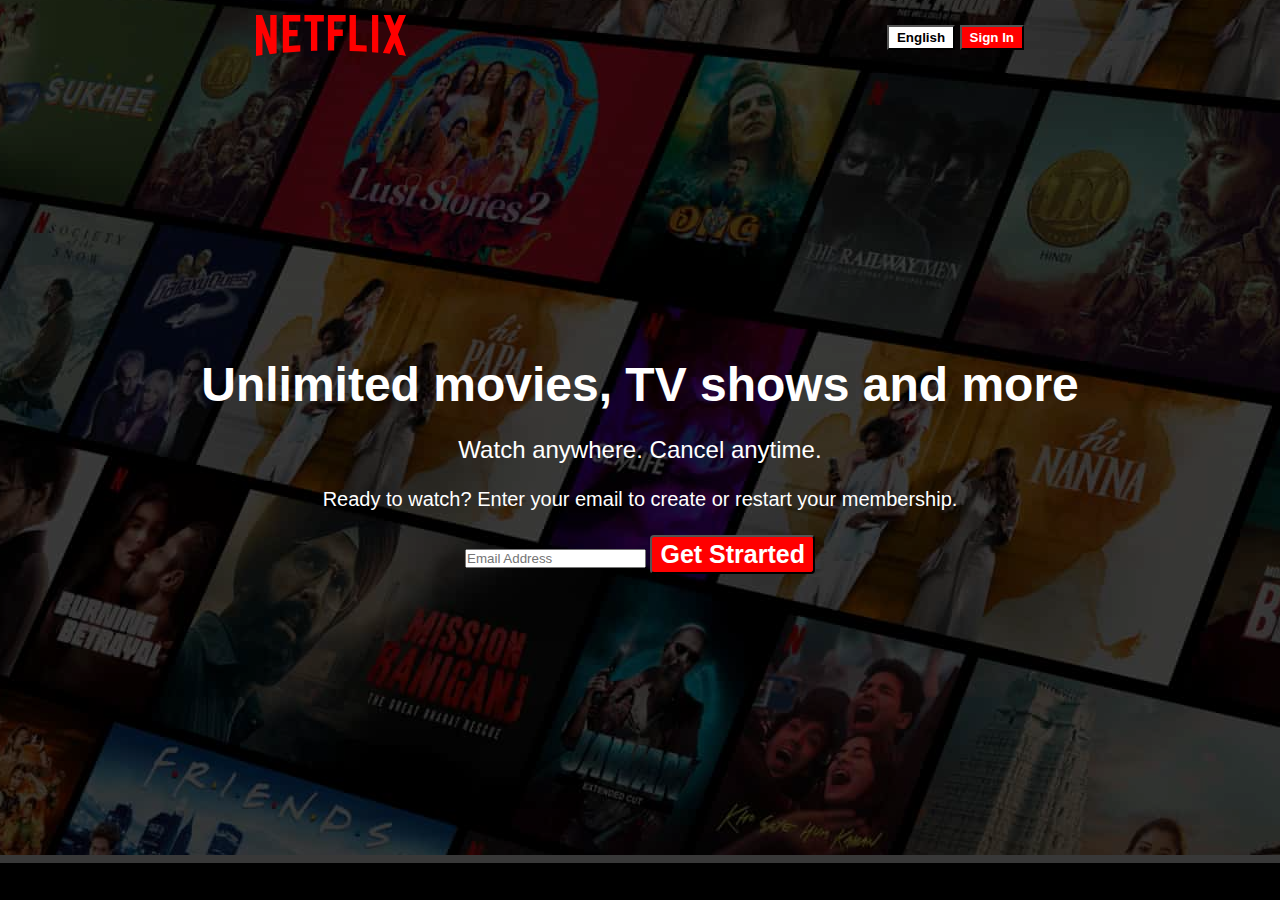
==== index.html @ 50c319fc "Add Initial Files" ====
<!DOCTYPE html>
<html lang="en">
<head>
    <meta charset="UTF-8">
    <meta name="viewport" content="width=device-width, initial-scale=1.0">
    <link rel = "icon" href="assets/image/favicon/favicon.ico">
    <title>Netflix</title>
    <link rel="stylesheet" href="style.css">
</head>
<body>
    <div class="main">
        <nav>
            <span><img width="100" src="assets/image/logo.svg" alt=""></span>
            <div>
                <button class="btn">English</button>
                <button class="btn btn-red-sm">Sign In</button>
            </div>
        </nav>
       <div class="box"></div>
       <div class="text">
         <span>Unlimited movies, TV shows and more</span>
         <span> Watch anywhere. Cancel anytime.</span>
        <span> Ready to watch? Enter your email to create or restart your membership.</span>
        <div>
            <input type="text" placeholder="Email Address">
            <button class="btn btn-red">Get Strarted</button>
        </div>
       </div>

       <div class="separtion"></div>
    </div>   
</body>
</html>
---- style.css ----
@import url('https://fonts.googleapis.com/css2?family=Martel+Sans:wght@600&display=swap');

*{
    font-family: 'Poppins', sans-serif;
    padding: 0;
    margin: 0;
}
body{
    background-color: black;
}
.main{
    background-image: url("assets/image/bg.jpg");
    background-position: center center;
    background-size: (1000px, 100vw);
    background-repeat:no-repeat;
    height: 95vh;
    position: relative;
}

.main .box{
    height: 95vh;
    width: 100%;
    opacity: 0.70;
    position: absolute;
    top:0;
    background-color: black;
}

nav{
    max-width: 60vw;
    justify-content: space-between;
    margin: auto;
    display: flex;
    align-items: center;
    height: 75px;
}

nav img{
    color:red;
    width: 150px;
    position: relative;
    z-index: 10;
}

nav button{
    position: relative;
    z-index: 10;

}
.text
{
    font-family: 'Martel Sans', sans-serif;
    height:calc(100% - 75px);
    display:flex;
    align-items: center;
    justify-content: center;
    flex-direction: column;
    color: white;
    position: relative;
    gap: 24px;
    padding: 0 30px;
}

.text> :first-child{
    font-weight: 900;
    font-size: 48px;
    text-align: center;
}
.text> :nth-child(2){
    font-weight: 400;
    font-size: 24px;
    text-align: center;
}

.text> :nth-child(3){
    font-weight: 400;
    font-size: 20px;
    text-align: center;
}
.separtion{
  height: 8px;
  background-color: rgb(56, 56, 56);
}

.btn{
    padding: 3px 8px;
    font-weight: bold;
    background-color: white;
}

.btn-red{
    background-color: red;
    color: white;
    padding:3px, 24px;
    font-size: 25px;
    border-radius:4px;
}
.btn-red-sm{
    background-color: red;
    color: white;
}
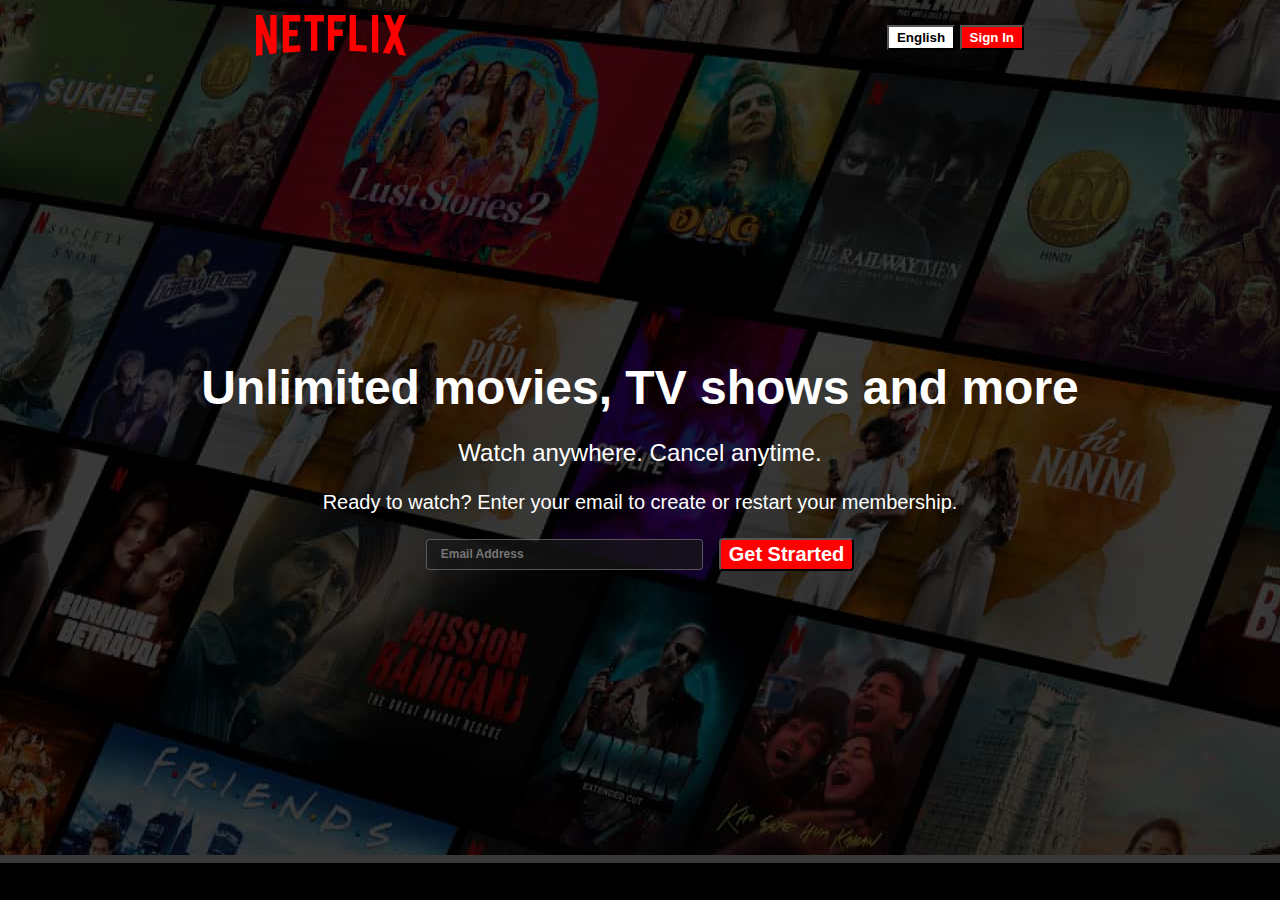
==== commit 9271e6fc: "add some code" ====
--- a/index.html
+++ b/index.html
@@ -4,7 +4,7 @@
     <meta charset="UTF-8">
     <meta name="viewport" content="width=device-width, initial-scale=1.0">
     <link rel = "icon" href="assets/image/favicon/favicon.ico">
-    <title>Netflix</title>
+    <title>Netflix India – Watch TV Shows Online, Watch Movies Online </title>
     <link rel="stylesheet" href="style.css">
 </head>
 <body>
@@ -21,7 +21,7 @@
          <span>Unlimited movies, TV shows and more</span>
          <span> Watch anywhere. Cancel anytime.</span>
         <span> Ready to watch? Enter your email to create or restart your membership.</span>
-        <div>
+        <div class="text-buttons">
             <input type="text" placeholder="Email Address">
             <button class="btn btn-red">Get Strarted</button>
         </div>
--- a/style.css
+++ b/style.css
@@ -93,9 +93,26 @@
     background-color: red;
     color: white;
     padding:3px, 24px;
-    font-size: 25px;
+    font-size: 20px;
     border-radius:4px;
 }
+
+.text-buttons{
+    display: flex;
+    align-items: center;
+    justify-content: center;
+    gap: 16px;
+}
+.main input{
+   padding: 7px 101px 8px 14px;
+   font-weight: 900;
+   font-size: 12px;
+   border-radius: 4px;
+   background-color: rgba(23, 23, 23 ,0.7);
+   border: 1px solid rgba(246, 238, 238 ,0.3);
+
+}
+ 
 .btn-red-sm{
     background-color: red;
     color: white;
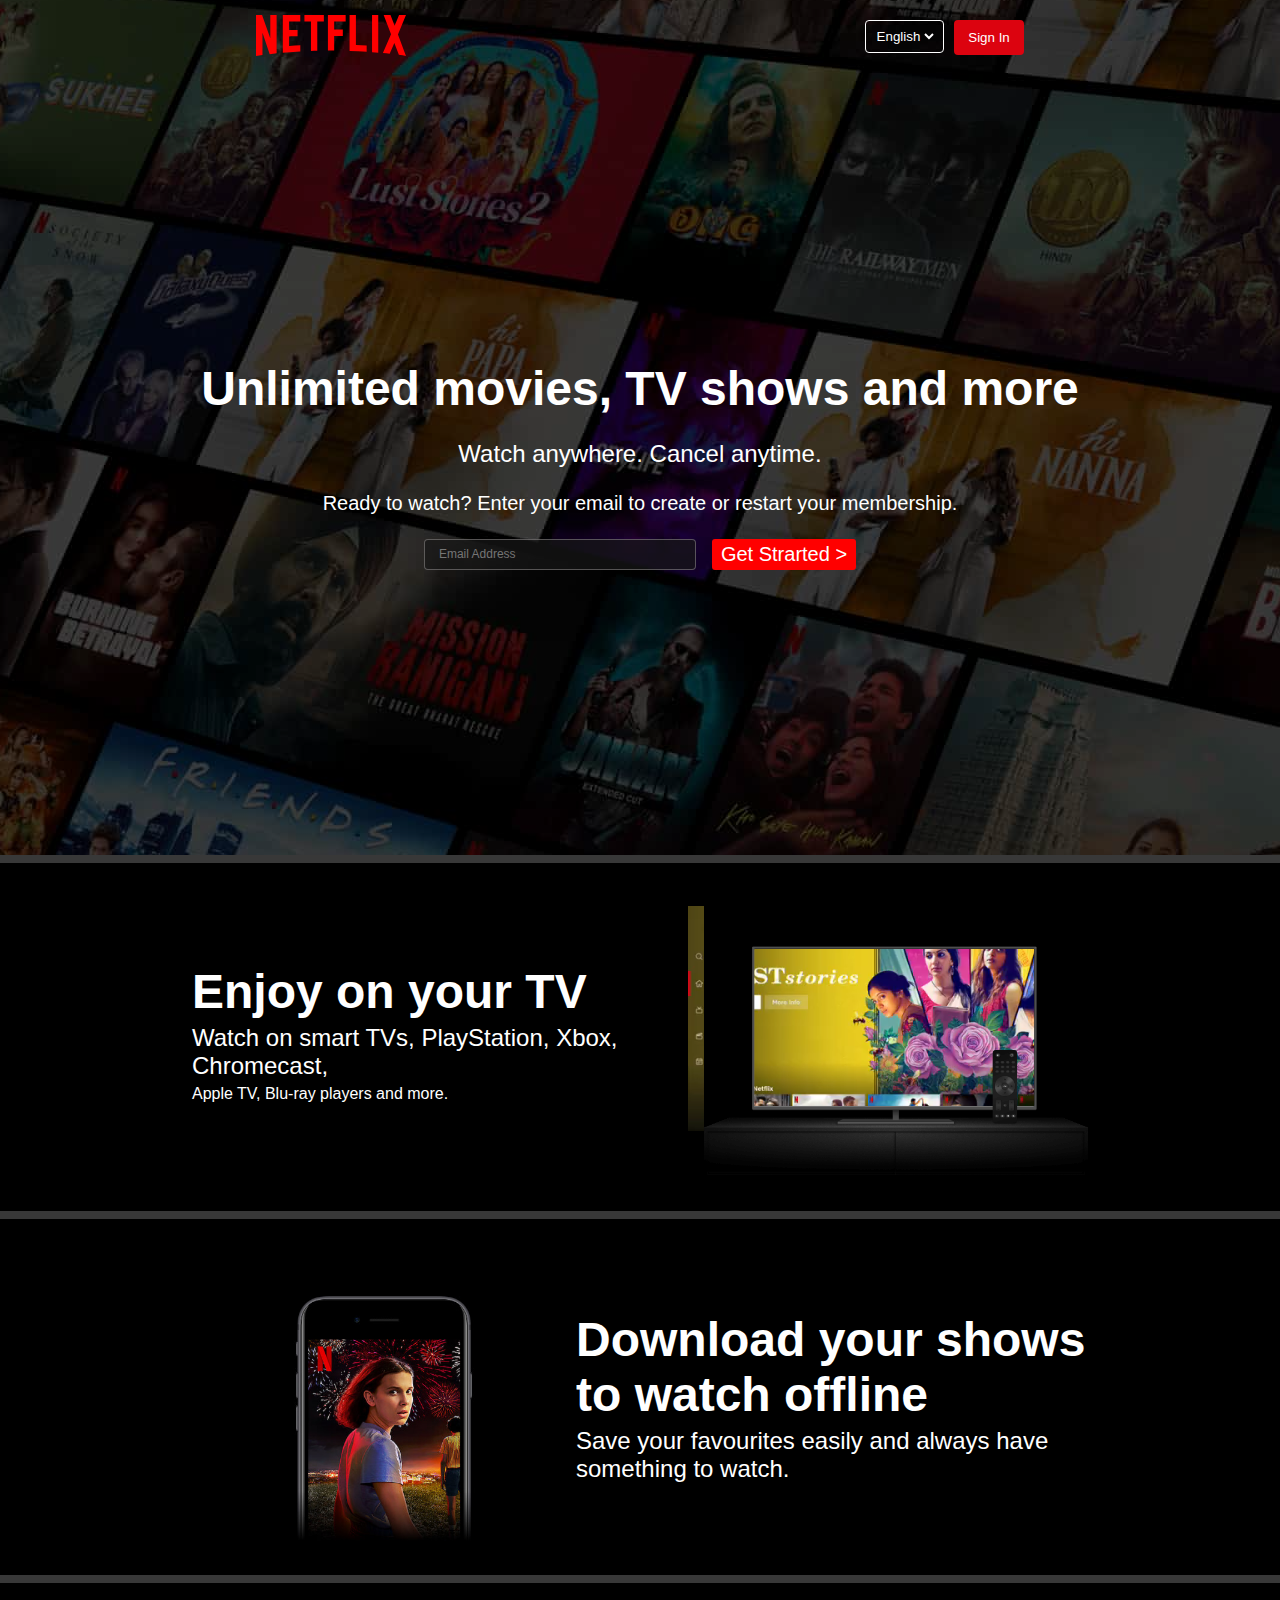
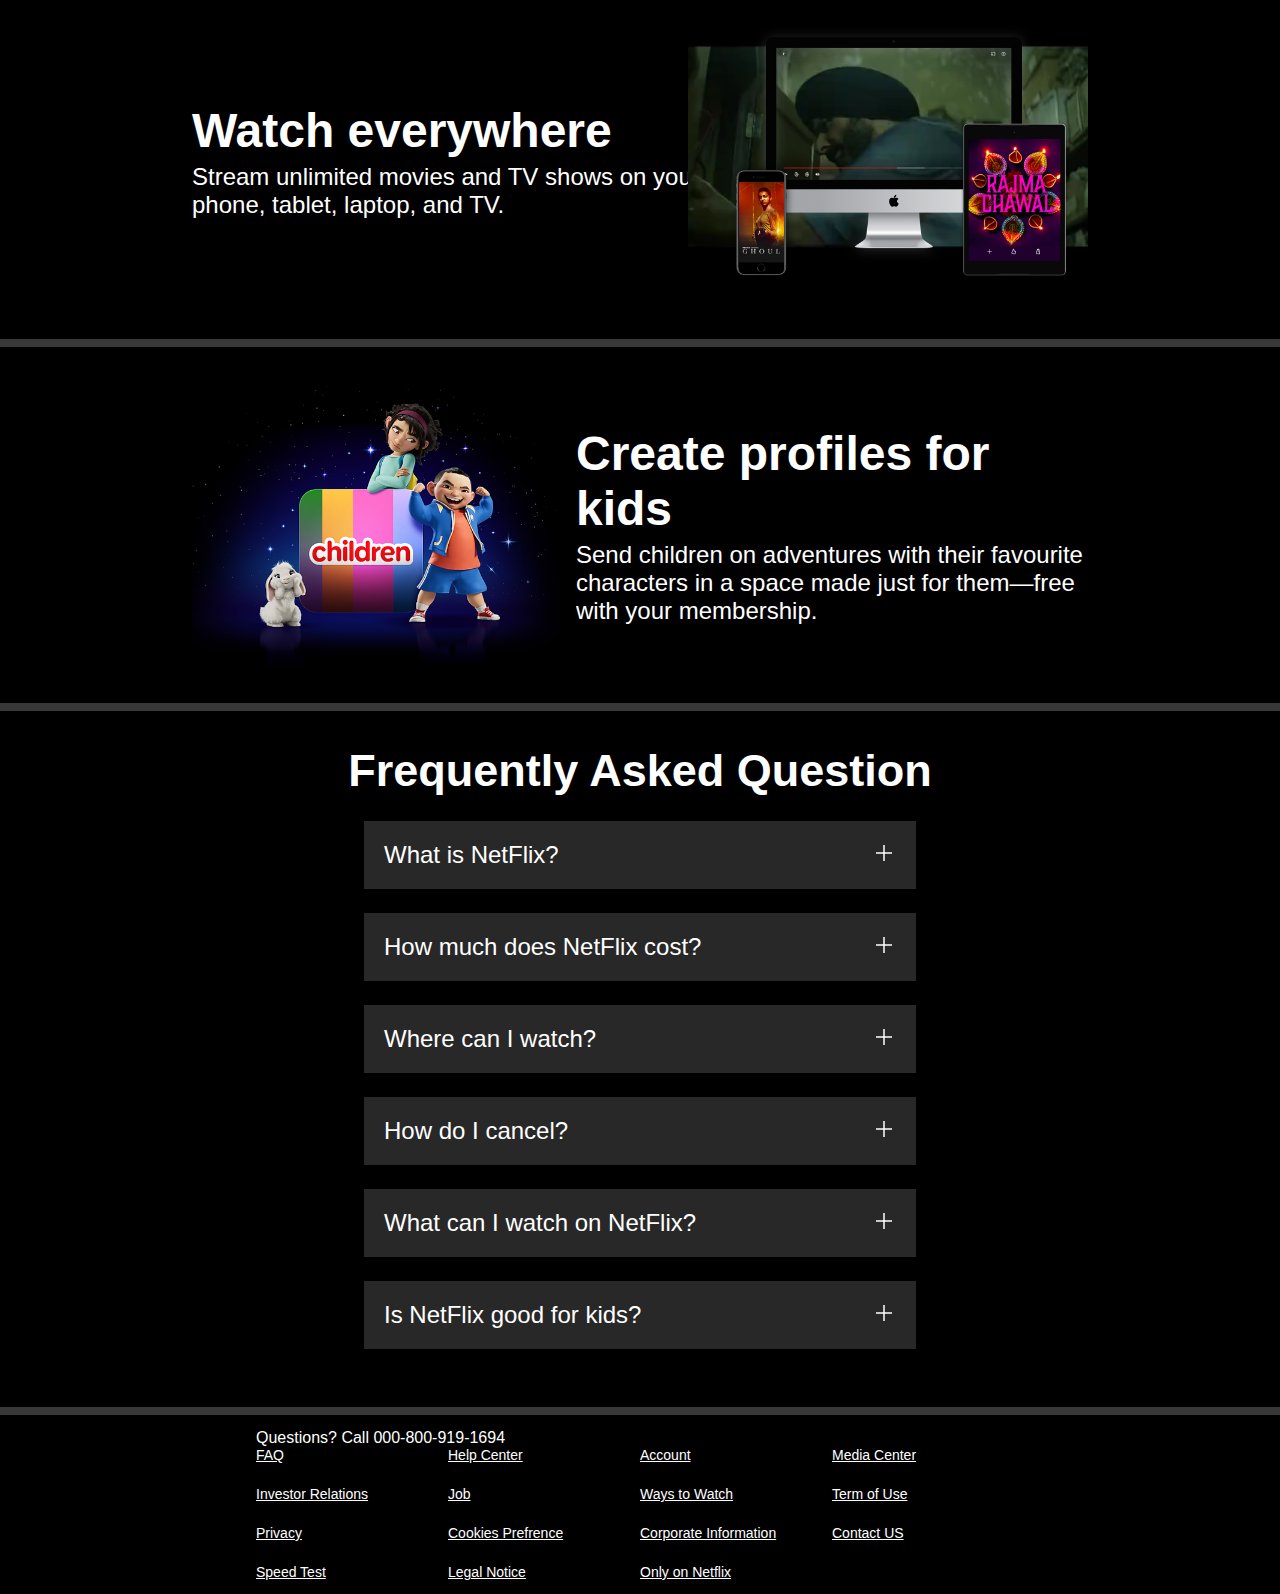
==== commit f9c6a59a: "Added Features" ====
--- a/index.html
+++ b/index.html
@@ -1,33 +1,191 @@
 <!DOCTYPE html>
 <html lang="en">
+
 <head>
     <meta charset="UTF-8">
     <meta name="viewport" content="width=device-width, initial-scale=1.0">
-    <link rel = "icon" href="assets/image/favicon/favicon.ico">
+    <link rel="icon" href="assets/image/favicon/favicon.ico">
     <title>Netflix India – Watch TV Shows Online, Watch Movies Online </title>
     <link rel="stylesheet" href="style.css">
+    <link rel="stylesheet" href="path/to/font-awesome/css/font-awesome.min.css">
+
 </head>
+
 <body>
     <div class="main">
         <nav>
             <span><img width="100" src="assets/image/logo.svg" alt=""></span>
-            <div>
-                <button class="btn">English</button>
-                <button class="btn btn-red-sm">Sign In</button>
+            <div class="navbar_nav-items">
+                <div class="nav_items">
+                    <div class="dropdown">
+                        <i class="fa fa-globe" aria-hidden="true"></i>
+                        <select name="language" id="languageSelect" class="language_dropdown">
+                            <option value="english" selected>English</option>
+                            <option value="hindi">Hindi</option>
+                        </select>
+                    </div>
+                </div>
+                <div class="nav_items">
+                    <button class="singin">Sign In</button>
+                </div>
             </div>
+
         </nav>
-       <div class="box"></div>
-       <div class="text">
-         <span>Unlimited movies, TV shows and more</span>
-         <span> Watch anywhere. Cancel anytime.</span>
-        <span> Ready to watch? Enter your email to create or restart your membership.</span>
-        <div class="text-buttons">
-            <input type="text" placeholder="Email Address">
-            <button class="btn btn-red">Get Strarted</button>
+        <div class="box"></div>
+        <div class="text">
+            <span>Unlimited movies, TV shows and more</span>
+            <span> Watch anywhere. Cancel anytime.</span>
+            <span> Ready to watch? Enter your email to create or restart your membership.</span>
+            <div class="text-buttons">
+                <input type="text" placeholder="Email Address">
+                <button class="btn btn-red">Get Strarted &gt;</button>
+            </div>
         </div>
-       </div>
 
-       <div class="separtion"></div>
-    </div>   
+        <div class="separtion"></div>
+    </div>
+
+    <section class="first">
+        <div>
+            <span>Enjoy on your TV</span>
+            <span> Watch on smart TVs, PlayStation, Xbox, Chromecast, </span>
+            <span>Apple TV, Blu-ray players and more.</span>
+        </div>
+        <div class="scimg">
+            <img src="assets/image/tv.png" alt="">
+            <video src="assets/video/video.m4v" autoplay loop muted></video>
+        </div>
+
+    </section>
+    <div class="separtion"></div>
+
+    <section class="first second">
+        <div class="scimg">
+            <img src="assets/image/mobile-0819.jpg" alt="">
+        </div>
+        <div>
+            <span>Download your shows to watch offline</span>
+            <span> Save your favourites easily and always have something to watch.</span>
+        </div>
+    </section>
+    <div class="separtion"></div>
+
+    <section class="first third">
+        <div>
+            <span>Watch everywhere</span>
+            <span>Stream unlimited movies and TV shows on your phone, tablet, laptop, and TV.</span>
+        </div>
+        <div class="scimg">
+            <img src="assets/image/device-pile-in.png" alt="">
+            <video src="assets/video/video 1.m4v" autoplay loop muted></video>
+        </div>
+    </section>
+    <div class="separtion"></div>
+
+    <section class="first fourth">
+        <div class="scimg">
+            <img src="assets/image/chilren.png" alt="">
+        </div>
+        <div>
+            <span>Create profiles for kids</span>
+            <span> Send children on adventures with their favourite characters in a space made just for them—free with
+                your membership. </span>
+        </div>
+    </section>
+    <div class="separtion"></div>
+
+    <section class="faq">
+        <h2>Frequently Asked Question </h2>
+        <div class="faqbox">
+            <span>What is NetFlix?</span>
+            <svg xmlns="http://www.w3.org/2000/svg" width="24" height="24" viewBox="0 0 24 24" fill="white"
+                class="injected-svg" data-src="/icons/add-01-stroke-sharp.svg"
+                xmlns:xlink="http://www.w3.org/1999/xlink" role="img" color="#000000">
+                <path d="M12 4V20" stroke="#000000" stroke-width="1.5" stroke-linejoin="round"></path>
+                <path d="M4 12H20" stroke="#000000" stroke-width="1.5" stroke-linejoin="round"></path>
+            </svg>
+        </div>
+        <div class="faqbox">
+            <span>How much does NetFlix cost?</span>
+            <svg xmlns="http://www.w3.org/2000/svg" width="24" height="24" viewBox="0 0 24 24" fill="white"
+                class="injected-svg" data-src="/icons/add-01-stroke-sharp.svg"
+                xmlns:xlink="http://www.w3.org/1999/xlink" role="img" color="#000000">
+                <path d="M12 4V20" stroke="#000000" stroke-width="1.5" stroke-linejoin="round"></path>
+                <path d="M4 12H20" stroke="#000000" stroke-width="1.5" stroke-linejoin="round"></path>
+            </svg>
+        </div>
+        <div class="faqbox">
+            <span>Where can I watch?</span>
+            <svg xmlns="http://www.w3.org/2000/svg" width="24" height="24" viewBox="0 0 24 24" fill="white"
+                class="injected-svg" data-src="/icons/add-01-stroke-sharp.svg"
+                xmlns:xlink="http://www.w3.org/1999/xlink" role="img" color="#000000">
+                <path d="M12 4V20" stroke="#000000" stroke-width="1.5" stroke-linejoin="round"></path>
+                <path d="M4 12H20" stroke="#000000" stroke-width="1.5" stroke-linejoin="round"></path>
+            </svg>
+        </div>
+        <div class="faqbox">
+            <span>How do I cancel?</span>
+            <svg xmlns="http://www.w3.org/2000/svg" width="24" height="24" viewBox="0 0 24 24" fill="white"
+                class="injected-svg" data-src="/icons/add-01-stroke-sharp.svg"
+                xmlns:xlink="http://www.w3.org/1999/xlink" role="img" color="#000000">
+                <path d="M12 4V20" stroke="#000000" stroke-width="1.5" stroke-linejoin="round"></path>
+                <path d="M4 12H20" stroke="#000000" stroke-width="1.5" stroke-linejoin="round"></path>
+            </svg>
+        </div>
+        <div class="faqbox">
+            <span>What can I watch on NetFlix?</span>
+            <svg xmlns="http://www.w3.org/2000/svg" width="24" height="24" viewBox="0 0 24 24" fill="white"
+                class="injected-svg" data-src="/icons/add-01-stroke-sharp.svg"
+                xmlns:xlink="http://www.w3.org/1999/xlink" role="img" color="#000000">
+                <path d="M12 4V20" stroke="#000000" stroke-width="1.5" stroke-linejoin="round"></path>
+                <path d="M4 12H20" stroke="#000000" stroke-width="1.5" stroke-linejoin="round"></path>
+            </svg>
+        </div>
+        <div class="faqbox">
+            <span>Is NetFlix good for kids?</span>
+            <svg xmlns="http://www.w3.org/2000/svg" width="24" height="24" viewBox="0 0 24 24" fill="white"
+                class="injected-svg" data-src="/icons/add-01-stroke-sharp.svg"
+                xmlns:xlink="http://www.w3.org/1999/xlink" role="img" color="#000000">
+                <path d="M12 4V20" stroke="#000000" stroke-width="1.5" stroke-linejoin="round"></path>
+                <path d="M4 12H20" stroke="#000000" stroke-width="1.5" stroke-linejoin="round"></path>
+            </svg>
+        </div>
+    </section>
+
+        <div class="separtion"></div>
+
+        <footer>
+            <div class="question">
+                Questions? Call 000-800-919-1694
+            </div>
+
+            <div class="footer">
+                <div class="footer-item">
+                    <a href="#">FAQ</a>
+                    <a href="#">Investor Relations</a>
+                    <a href="#">Privacy</a>
+                    <a href="#">Speed Test</a>
+                </div>
+                <div class="footer-item">
+                    <a href="#">Help Center</a>
+                    <a href="#">Job</a>
+                    <a href="#">Cookies Prefrence</a>
+                    <a href="#">Legal Notice</a>
+                </div>
+                <div class="footer-item">
+                    <a href="#">Account</a>
+                    <a href="#">Ways to Watch</a>
+                    <a href="#">Corporate Information</a>
+                    <a href="#">Only on Netflix</a>
+                </div>
+                <div class="footer-item">
+                    <a href="#">Media Center</a>
+                    <a href="#">Term of Use</a>
+                    <a href="#">Contact US</a>
+
+                </div>
+            </div>
+        </footer>
 </body>
+
 </html>--- a/style.css
+++ b/style.css
@@ -1,33 +1,34 @@
-
-  @import url('https://fonts.googleapis.com/css2?family=Martel+Sans:wght@600&display=swap');
-
-*{
+@import url('https://fonts.googleapis.com/css2?family=Martel+Sans:wght@600&display=swap');
+
+* {
     font-family: 'Poppins', sans-serif;
     padding: 0;
     margin: 0;
 }
-body{
+
+body {
     background-color: black;
 }
-.main{
+
+.main {
     background-image: url("assets/image/bg.jpg");
     background-position: center center;
     background-size: (1000px, 100vw);
-    background-repeat:no-repeat;
+    background-repeat: no-repeat;
     height: 95vh;
     position: relative;
 }
 
-.main .box{
+.main .box {
     height: 95vh;
     width: 100%;
     opacity: 0.70;
     position: absolute;
-    top:0;
+    top: 0;
     background-color: black;
 }
 
-nav{
+nav {
     max-width: 60vw;
     justify-content: space-between;
     margin: auto;
@@ -36,23 +37,46 @@
     height: 75px;
 }
 
-nav img{
-    color:red;
+nav img {
+    color: red;
     width: 150px;
     position: relative;
     z-index: 10;
 }
 
-nav button{
-    position: relative;
+.navbar_nav-items {
+    display: flex;
+    gap: 10px;
     z-index: 10;
-
-}
-.text
-{
+}
+
+.language_dropdown {
+    background: transparent;
+    border: none;
+    color: white;
+}
+
+.dropdown {
+    border: 1px solid white;
+    padding: 0.4rem;
+    border-radius: 4px;
+    background: rgba(0, 0, 0, 0);
+}
+
+.singin {
+    border: #dc030f;
+    background-color: #dc030f;
+    color: white;
+    padding: 0.25rem 0.5rem;
+    border-radius: 4px;
+    height: 35px;
+    width: 70px;
+}
+
+.text {
     font-family: 'Martel Sans', sans-serif;
-    height:calc(100% - 75px);
-    display:flex;
+    height: calc(100% - 75px);
+    display: flex;
     align-items: center;
     justify-content: center;
     flex-direction: column;
@@ -62,58 +86,191 @@
     padding: 0 30px;
 }
 
-.text> :first-child{
+.text> :first-child {
     font-weight: 900;
     font-size: 48px;
     text-align: center;
 }
-.text> :nth-child(2){
+
+.text> :nth-child(2) {
     font-weight: 400;
     font-size: 24px;
     text-align: center;
 }
 
-.text> :nth-child(3){
+.text> :nth-child(3) {
     font-weight: 400;
     font-size: 20px;
     text-align: center;
 }
-.separtion{
-  height: 8px;
-  background-color: rgb(56, 56, 56);
-}
-
-.btn{
+
+.separtion {
+    height: 8px;
+    background-color: rgb(56, 56, 56);
+}
+
+.btn {
     padding: 3px 8px;
-    font-weight: bold;
-    background-color: white;
-}
-
-.btn-red{
+    font-weight: 400;
+    color: white;
+    background-color: rgba(248, 243, 243, 0.021);
+    cursor: pointer;
+    bottom: 0;
+    left: 0;
+    right: 0;
+    top: 0;
+    border-style: solid;
+    border-width: 0.0625rem;
+    border-radius: 0.1875rem;
+    border-color: rgba(0, 0, 0, 0);
+}
+
+.btn-red {
+    font-size: 20px;
+    border-style: solid;
+    border-width: 0.0625rem;
+    border-radius: 0.1875rem;
     background-color: red;
-    color: white;
-    padding:3px, 24px;
-    font-size: 20px;
-    border-radius:4px;
-}
-
-.text-buttons{
+    border-color: rgba(0, 0, 0, 0);
+
+
+}
+
+.text-buttons {
     display: flex;
     align-items: center;
     justify-content: center;
     gap: 16px;
 }
-.main input{
-   padding: 7px 101px 8px 14px;
-   font-weight: 900;
-   font-size: 12px;
-   border-radius: 4px;
-   background-color: rgba(23, 23, 23 ,0.7);
-   border: 1px solid rgba(246, 238, 238 ,0.3);
-
-}
- 
-.btn-red-sm{
+
+.main input {
+    padding: 7px 101px 8px 14px;
+    color: white;
+    font-weight: 400;
+    font-size: 12px;
+    border-radius: 4px;
+    background-color: rgba(23, 23, 23, 0.7);
+    border: 1px solid rgba(246, 238, 238, 0.3);
+
+}
+
+.btn-red-sm {
     background-color: red;
-    color: white;
+    color: rgb(255, 255, 255);
+}
+
+.first {
+    display: flex;
+    justify-content: center;
+    max-width: 70vw;
+    color: white;
+    margin: auto;
+    align-items: center;
+}
+
+.scimg {
+    position: relative;
+
+}
+
+.scimg img {
+    width: 30vw;
+    position: relative;
+    z-index: 30;
+}
+
+.scimg video {
+    position: absolute;
+    top: 51px;
+    right: 0;
+    width: 400px;
+
+}
+
+section.first>div {
+    display: flex;
+    flex-direction: column;
+    gap: 5px;
+    padding: 34px 0;
+}
+
+.first>div :nth-child(1) {
+    font-size: 48px;
+    font-weight: bolder;
+}
+
+.first>div :nth-child(2) {
+    font-size: 24px;
+    font-weight: 400;
+}
+
+.first>div :nth-child(3) {
+    font-size: 16px;
+    font-weight: 400;
+}
+
+.faq h2 {
+    text-align: center;
+}
+
+h2 {
+    font-size: 45px;
+}
+
+.faq {
+    color: white;
+    background-color: black;
+    padding: 34px;
+    font-size: 24px;
+}
+
+.faqbox:hover {
+    background-color: rgb(64, 62, 62);
+    color: white;
+}
+
+.faqbox svg {
+    filter: invert(1);
+}
+
+.faqbox {
+    color: white;
+    display: flex;
+    justify-content: space-between;
+    background-color: rgb(41, 40, 40);
+    padding: 20px;
+    max-width: 40vw;
+    margin: 24px auto;
+    cursor: pointer;
+}
+
+
+footer {
+    color: white;
+    max-width: 60vw;
+    margin: auto;
+    padding: 14px;
+
+}
+
+footer.question {
+    padding: 34px 0;
+}
+
+.footer {
+    display: grid;
+    grid-template-columns: 1fr 1fr 1fr 1fr;
+    color: white;
+
+}
+
+.footer a {
+    font-size: 14px;
+    color: white;
+}
+
+.footer-item {
+    display: flex;
+    flex-direction: column;
+    gap: 23px;
 }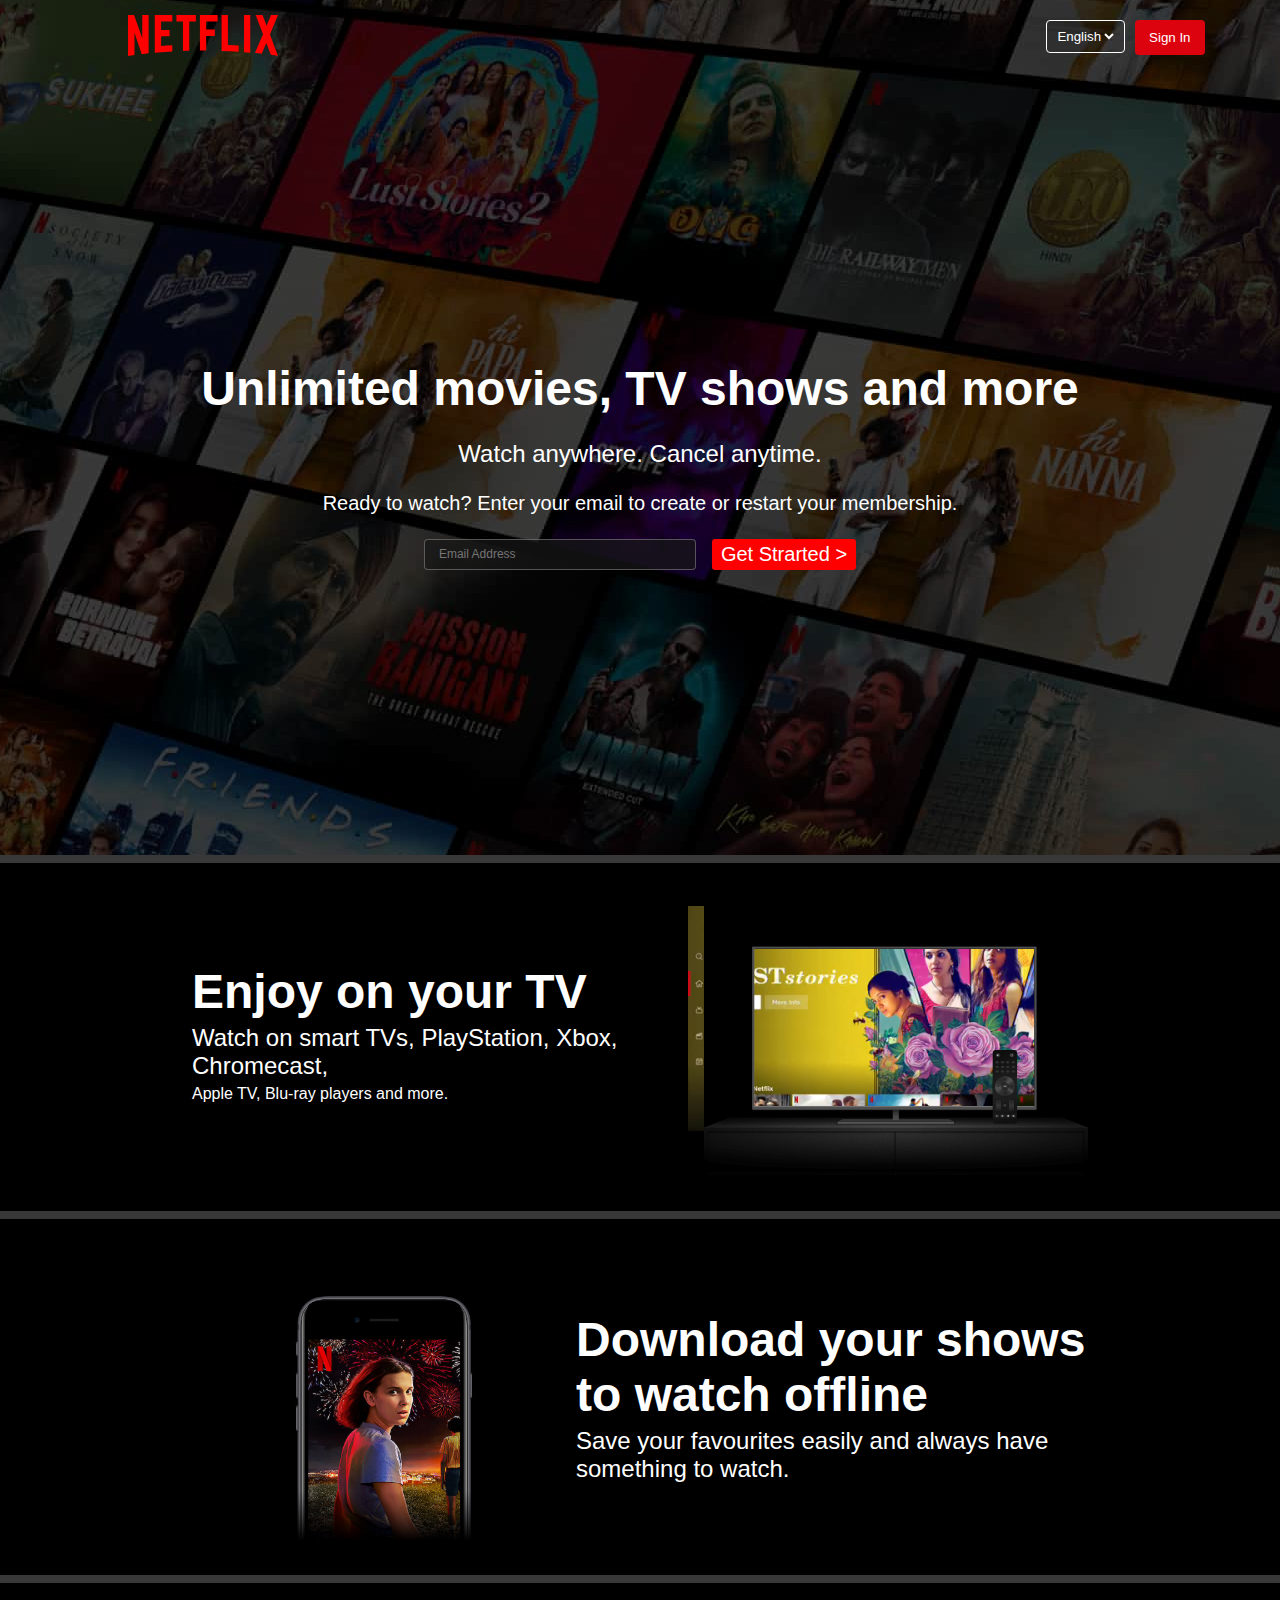
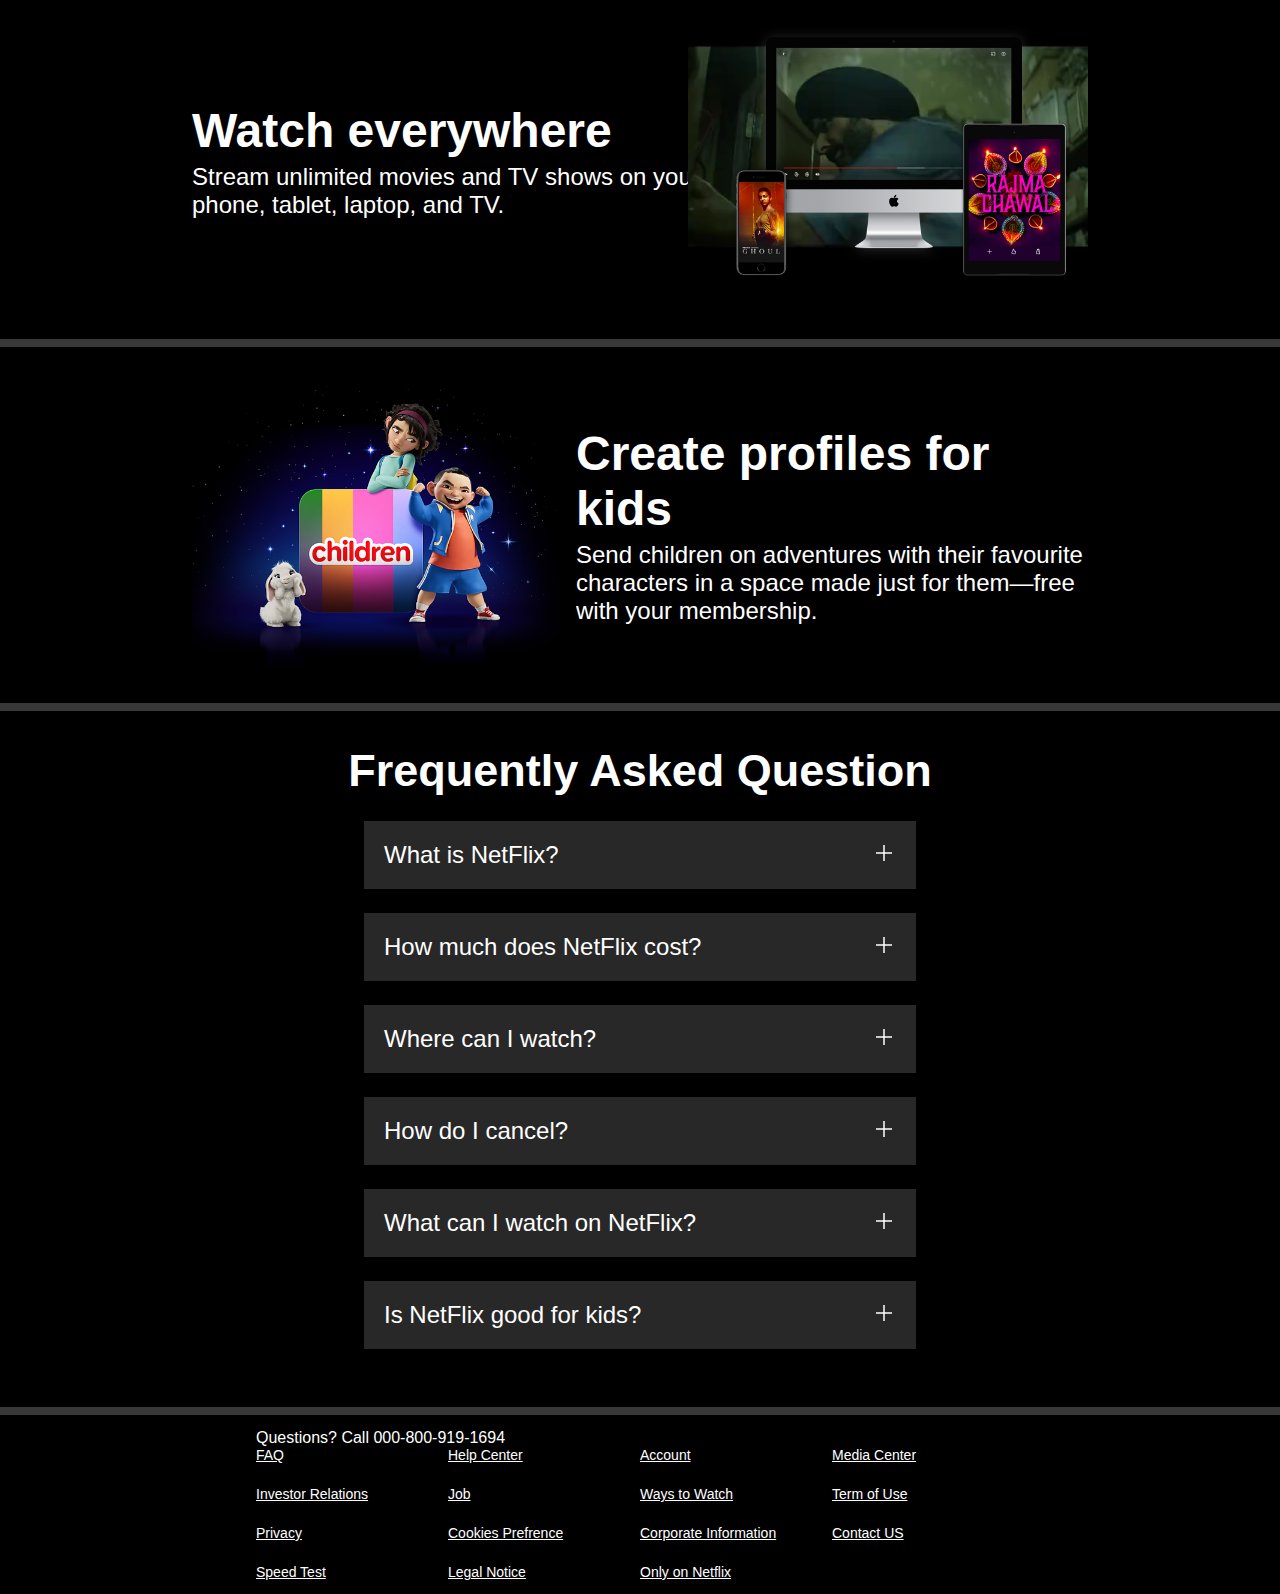
==== commit a7d56ce8: "init" ====
--- a/index.html
+++ b/index.html
@@ -25,6 +25,7 @@
                         </select>
                     </div>
                 </div>
+
                 <div class="nav_items">
                     <button class="singin">Sign In</button>
                 </div>
@@ -37,10 +38,15 @@
             <span> Watch anywhere. Cancel anytime.</span>
             <span> Ready to watch? Enter your email to create or restart your membership.</span>
             <div class="text-buttons">
-                <input type="text" placeholder="Email Address">
+                <div class="email">
+                <input  type="text" placeholder="Email Address">
+            </div>
                 <button class="btn btn-red">Get Strarted &gt;</button>
             </div>
         </div>
+
+
+        
 
         <div class="separtion"></div>
     </div>
@@ -152,40 +158,40 @@
         </div>
     </section>
 
-        <div class="separtion"></div>
+    <div class="separtion"></div>
 
-        <footer>
-            <div class="question">
-                Questions? Call 000-800-919-1694
+    <footer>
+        <div class="question">
+            Questions? Call 000-800-919-1694
+        </div>
+
+        <div class="footer">
+            <div class="footer-item">
+                <a href="#">FAQ</a>
+                <a href="#">Investor Relations</a>
+                <a href="#">Privacy</a>
+                <a href="#">Speed Test</a>
             </div>
+            <div class="footer-item">
+                <a href="#">Help Center</a>
+                <a href="#">Job</a>
+                <a href="#">Cookies Prefrence</a>
+                <a href="#">Legal Notice</a>
+            </div>
+            <div class="footer-item">
+                <a href="#">Account</a>
+                <a href="#">Ways to Watch</a>
+                <a href="#">Corporate Information</a>
+                <a href="#">Only on Netflix</a>
+            </div>
+            <div class="footer-item">
+                <a href="#">Media Center</a>
+                <a href="#">Term of Use</a>
+                <a href="#">Contact US</a>
 
-            <div class="footer">
-                <div class="footer-item">
-                    <a href="#">FAQ</a>
-                    <a href="#">Investor Relations</a>
-                    <a href="#">Privacy</a>
-                    <a href="#">Speed Test</a>
-                </div>
-                <div class="footer-item">
-                    <a href="#">Help Center</a>
-                    <a href="#">Job</a>
-                    <a href="#">Cookies Prefrence</a>
-                    <a href="#">Legal Notice</a>
-                </div>
-                <div class="footer-item">
-                    <a href="#">Account</a>
-                    <a href="#">Ways to Watch</a>
-                    <a href="#">Corporate Information</a>
-                    <a href="#">Only on Netflix</a>
-                </div>
-                <div class="footer-item">
-                    <a href="#">Media Center</a>
-                    <a href="#">Term of Use</a>
-                    <a href="#">Contact US</a>
-
-                </div>
             </div>
-        </footer>
+        </div>
+    </footer>
 </body>
 
 </html>--- a/style.css
+++ b/style.css
@@ -1,80 +1,297 @@
-@import url('https://fonts.googleapis.com/css2?family=Martel+Sans:wght@600&display=swap');
+@import url("https://fonts.googleapis.com/css2?family=Martel+Sans:wght@600&display=swap");
 
 * {
-    font-family: 'Poppins', sans-serif;
-    padding: 0;
-    margin: 0;
+  font-family: "Poppins", sans-serif;
+  padding: 0;
+  margin: 0;
 }
 
 body {
-    background-color: black;
+  background-color: black;
 }
 
 .main {
-    background-image: url("assets/image/bg.jpg");
-    background-position: center center;
-    background-size: (1000px, 100vw);
-    background-repeat: no-repeat;
-    height: 95vh;
-    position: relative;
+  background-image: url("assets/image/bg.jpg");
+  background-position: center center;
+  background-size: (1000px, 100vw);
+  background-repeat: no-repeat;
+  height: 95vh;
+  position: relative;
 }
 
 .main .box {
-    height: 95vh;
-    width: 100%;
-    opacity: 0.70;
-    position: absolute;
-    top: 0;
-    background-color: black;
+  height: 95vh;
+  width: 100%;
+  opacity: 0.7;
+  position: absolute;
+  top: 0;
+  background-color: black;
 }
 
 nav {
+  max-width: 60vw;
+  justify-content: space-between;
+  margin-left: 10vw;
+  display: flex;
+  align-items: center;
+  height: 75px;
+}
+
+nav img {
+  color: red;
+  width: 150px;
+  position: relative;
+  z-index: 10;
+}
+
+.navbar_nav-items {
+  display: flex;
+  gap: 10px;
+  z-index: 10;
+  margin-left: 60vw;
+}
+
+.language_dropdown {
+  background: transparent;
+  border: none;
+  color: white;
+}
+
+.dropdown {
+  border: 1px solid white;
+  padding: 0.4rem;
+  border-radius: 4px;
+  background: rgba(0, 0, 0, 0);
+}
+
+.singin {
+  border: #dc030f;
+  background-color: #dc030f;
+  color: white;
+  padding: 0.25rem 0.5rem;
+  border-radius: 4px;
+  height: 35px;
+  width: 70px;
+}
+
+.text {
+  font-family: "Martel Sans", sans-serif;
+  height: calc(100% - 75px);
+  display: flex;
+  align-items: center;
+  justify-content: center;
+  flex-direction: column;
+  color: white;
+  position: relative;
+  gap: 24px;
+  padding: 0 30px;
+}
+
+.text > :first-child {
+  font-weight: 900;
+  font-size: 48px;
+  text-align: center;
+}
+
+.text > :nth-child(2) {
+  font-weight: 400;
+  font-size: 24px;
+  text-align: center;
+}
+
+.text > :nth-child(3) {
+  font-weight: 400;
+  font-size: 20px;
+  text-align: center;
+}
+
+.separtion {
+  height: 8px;
+  background-color: rgb(56, 56, 56);
+}
+
+.btn {
+  padding: 3px 8px;
+  font-weight: 400;
+  color: white;
+  background-color: rgba(248, 243, 243, 0.021);
+  cursor: pointer;
+  bottom: 0;
+  left: 0;
+  right: 0;
+  top: 0;
+  border-style: solid;
+  border-width: 0.0625rem;
+  border-radius: 0.1875rem;
+  border-color: rgba(0, 0, 0, 0);
+}
+
+.btn-red {
+  font-size: 20px;
+  border-style: solid;
+  border-width: 0.0625rem;
+  border-radius: 0.1875rem;
+  background-color: red;
+  border-color: rgba(0, 0, 0, 0);
+}
+
+.text-buttons {
+  display: flex;
+  align-items: center;
+  justify-content: center;
+  gap: 16px;
+}
+
+.main input {
+  padding: 7px 101px 8px 14px;
+  color: white;
+  font-weight: 400;
+  font-size: 12px;
+  border-radius: 4px;
+  background-color: rgba(23, 23, 23, 0.7);
+  border: 1px solid rgba(246, 238, 238, 0.3);
+}
+
+.btn-red-sm {
+  background-color: red;
+  color: rgb(255, 255, 255);
+}
+
+.first {
+  display: flex;
+  justify-content: center;
+  max-width: 70vw;
+  color: white;
+  margin: auto;
+  align-items: center;
+}
+
+.scimg {
+  position: relative;
+}
+
+.scimg img {
+  width: 30vw;
+  position: relative;
+  z-index: 30;
+}
+
+.scimg video {
+  position: absolute;
+  top: 51px;
+  right: 0;
+  width: 400px;
+}
+
+section.first > div {
+  display: flex;
+  flex-direction: column;
+  gap: 5px;
+  padding: 34px 0;
+}
+
+.first > div :nth-child(1) {
+  font-size: 48px;
+  font-weight: bolder;
+}
+
+.first > div :nth-child(2) {
+  font-size: 24px;
+  font-weight: 400;
+}
+
+.first > div :nth-child(3) {
+  font-size: 16px;
+  font-weight: 400;
+}
+
+.faq h2 {
+  text-align: center;
+}
+
+h2 {
+  font-size: 45px;
+}
+
+.faq {
+  color: white;
+  background-color: black;
+  padding: 34px;
+  font-size: 24px;
+}
+
+.faqbox:hover {
+  background-color: rgb(64, 62, 62);
+  color: white;
+}
+
+.faqbox svg {
+  filter: invert(1);
+}
+
+.faqbox {
+  color: white;
+  display: flex;
+  justify-content: space-between;
+  background-color: rgb(41, 40, 40);
+  padding: 20px;
+  max-width: 40vw;
+  margin: 24px auto;
+  cursor: pointer;
+}
+
+footer {
+  color: white;
+  max-width: 60vw;
+  margin: auto;
+  padding: 14px;
+}
+
+footer.question {
+  padding: 34px 0;
+}
+
+.footer {
+  display: grid;
+  grid-template-columns: 1fr 1fr 1fr 1fr;
+  color: white;
+}
+
+.footer a {
+  font-size: 14px;
+  color: white;
+}
+
+.footer-item {
+  display: flex;
+  flex-direction: column;
+  gap: 23px;
+}
+@media (max-width: 600px) {
+  nav {
     max-width: 60vw;
     justify-content: space-between;
-    margin: auto;
+    margin-left: 10vw;
     display: flex;
     align-items: center;
     height: 75px;
-}
-
-nav img {
+  }
+  nav img {
     color: red;
-    width: 150px;
+    width: 19vw;
     position: relative;
     z-index: 10;
-}
-
-.navbar_nav-items {
+    padding-top: 5vw;
+  }
+  .navbar_nav-items {
     display: flex;
     gap: 10px;
     z-index: 10;
-}
-
-.language_dropdown {
-    background: transparent;
-    border: none;
-    color: white;
-}
-
-.dropdown {
-    border: 1px solid white;
-    padding: 0.4rem;
-    border-radius: 4px;
-    background: rgba(0, 0, 0, 0);
-}
-
-.singin {
-    border: #dc030f;
-    background-color: #dc030f;
-    color: white;
-    padding: 0.25rem 0.5rem;
-    border-radius: 4px;
-    height: 35px;
-    width: 70px;
-}
-
-.text {
-    font-family: 'Martel Sans', sans-serif;
+    margin-left: 15vw;
+    padding-top: 5vw;
+  }
+  .text {
+    font-family: "Martel Sans", sans-serif;
     height: calc(100% - 75px);
     display: flex;
     align-items: center;
@@ -84,193 +301,39 @@
     position: relative;
     gap: 24px;
     padding: 0 30px;
-}
-
-.text> :first-child {
+  }
+
+  .text > :first-child {
     font-weight: 900;
-    font-size: 48px;
+    font-size: 7.5vw;
     text-align: center;
-}
-
-.text> :nth-child(2) {
+  }
+
+  .text > :nth-child(2) {
     font-weight: 400;
-    font-size: 24px;
+    font-size: 5vw;
     text-align: center;
-}
-
-.text> :nth-child(3) {
+  }
+
+  .text > :nth-child(3) {
     font-weight: 400;
-    font-size: 20px;
+    font-size: 4vw;
     text-align: center;
-}
-
-.separtion {
-    height: 8px;
-    background-color: rgb(56, 56, 56);
-}
-
-.btn {
-    padding: 3px 8px;
-    font-weight: 400;
-    color: white;
-    background-color: rgba(248, 243, 243, 0.021);
-    cursor: pointer;
-    bottom: 0;
-    left: 0;
-    right: 0;
-    top: 0;
-    border-style: solid;
-    border-width: 0.0625rem;
-    border-radius: 0.1875rem;
-    border-color: rgba(0, 0, 0, 0);
-}
-
-.btn-red {
+  }
+
+  .text-buttons {
+    flex-direction: column;
+  }
+  .email {
+    width: 100%;
+  }
+
+  .btn-red {
     font-size: 20px;
     border-style: solid;
-    border-width: 0.0625rem;
-    border-radius: 0.1875rem;
+    border-width: 1vw;
+    border-radius: 1vw;
     background-color: red;
     border-color: rgba(0, 0, 0, 0);
-
-
-}
-
-.text-buttons {
-    display: flex;
-    align-items: center;
-    justify-content: center;
-    gap: 16px;
-}
-
-.main input {
-    padding: 7px 101px 8px 14px;
-    color: white;
-    font-weight: 400;
-    font-size: 12px;
-    border-radius: 4px;
-    background-color: rgba(23, 23, 23, 0.7);
-    border: 1px solid rgba(246, 238, 238, 0.3);
-
-}
-
-.btn-red-sm {
-    background-color: red;
-    color: rgb(255, 255, 255);
-}
-
-.first {
-    display: flex;
-    justify-content: center;
-    max-width: 70vw;
-    color: white;
-    margin: auto;
-    align-items: center;
-}
-
-.scimg {
-    position: relative;
-
-}
-
-.scimg img {
-    width: 30vw;
-    position: relative;
-    z-index: 30;
-}
-
-.scimg video {
-    position: absolute;
-    top: 51px;
-    right: 0;
-    width: 400px;
-
-}
-
-section.first>div {
-    display: flex;
-    flex-direction: column;
-    gap: 5px;
-    padding: 34px 0;
-}
-
-.first>div :nth-child(1) {
-    font-size: 48px;
-    font-weight: bolder;
-}
-
-.first>div :nth-child(2) {
-    font-size: 24px;
-    font-weight: 400;
-}
-
-.first>div :nth-child(3) {
-    font-size: 16px;
-    font-weight: 400;
-}
-
-.faq h2 {
-    text-align: center;
-}
-
-h2 {
-    font-size: 45px;
-}
-
-.faq {
-    color: white;
-    background-color: black;
-    padding: 34px;
-    font-size: 24px;
-}
-
-.faqbox:hover {
-    background-color: rgb(64, 62, 62);
-    color: white;
-}
-
-.faqbox svg {
-    filter: invert(1);
-}
-
-.faqbox {
-    color: white;
-    display: flex;
-    justify-content: space-between;
-    background-color: rgb(41, 40, 40);
-    padding: 20px;
-    max-width: 40vw;
-    margin: 24px auto;
-    cursor: pointer;
-}
-
-
-footer {
-    color: white;
-    max-width: 60vw;
-    margin: auto;
-    padding: 14px;
-
-}
-
-footer.question {
-    padding: 34px 0;
-}
-
-.footer {
-    display: grid;
-    grid-template-columns: 1fr 1fr 1fr 1fr;
-    color: white;
-
-}
-
-.footer a {
-    font-size: 14px;
-    color: white;
-}
-
-.footer-item {
-    display: flex;
-    flex-direction: column;
-    gap: 23px;
-}+  }
+}
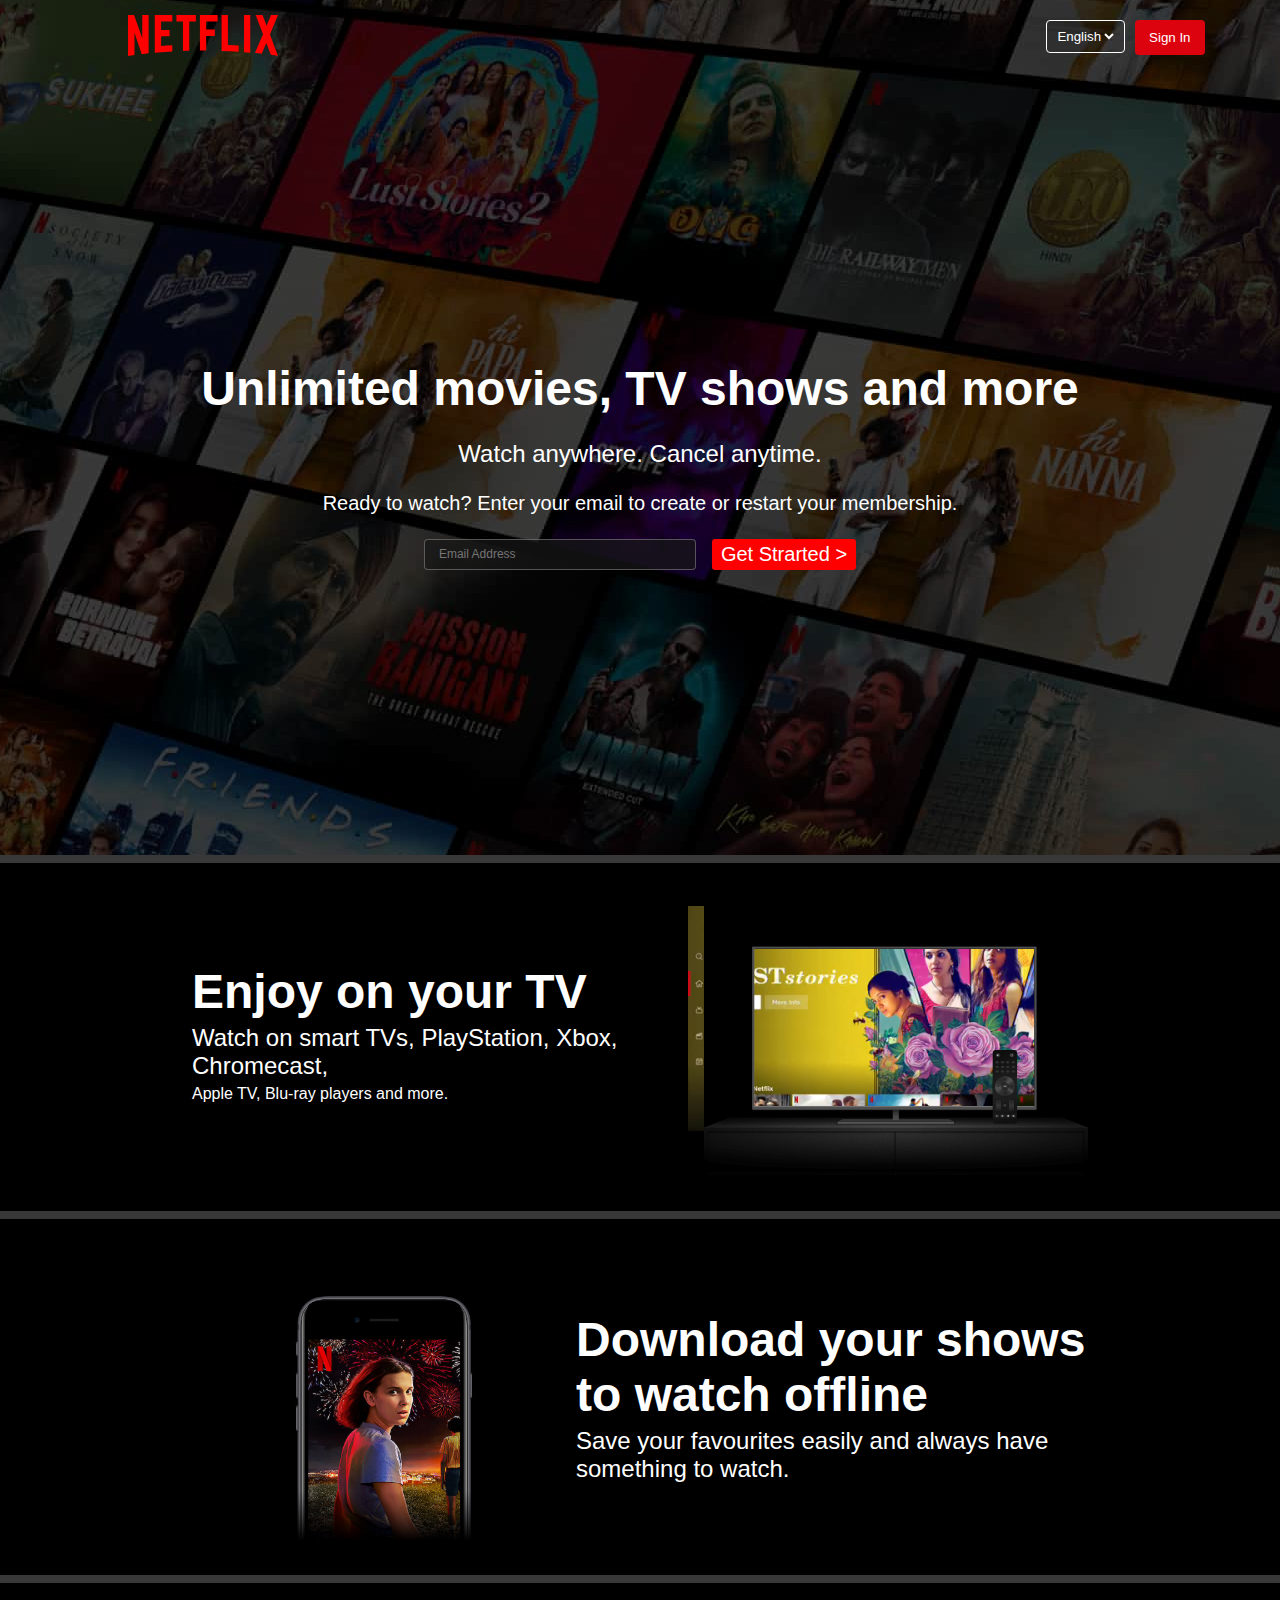
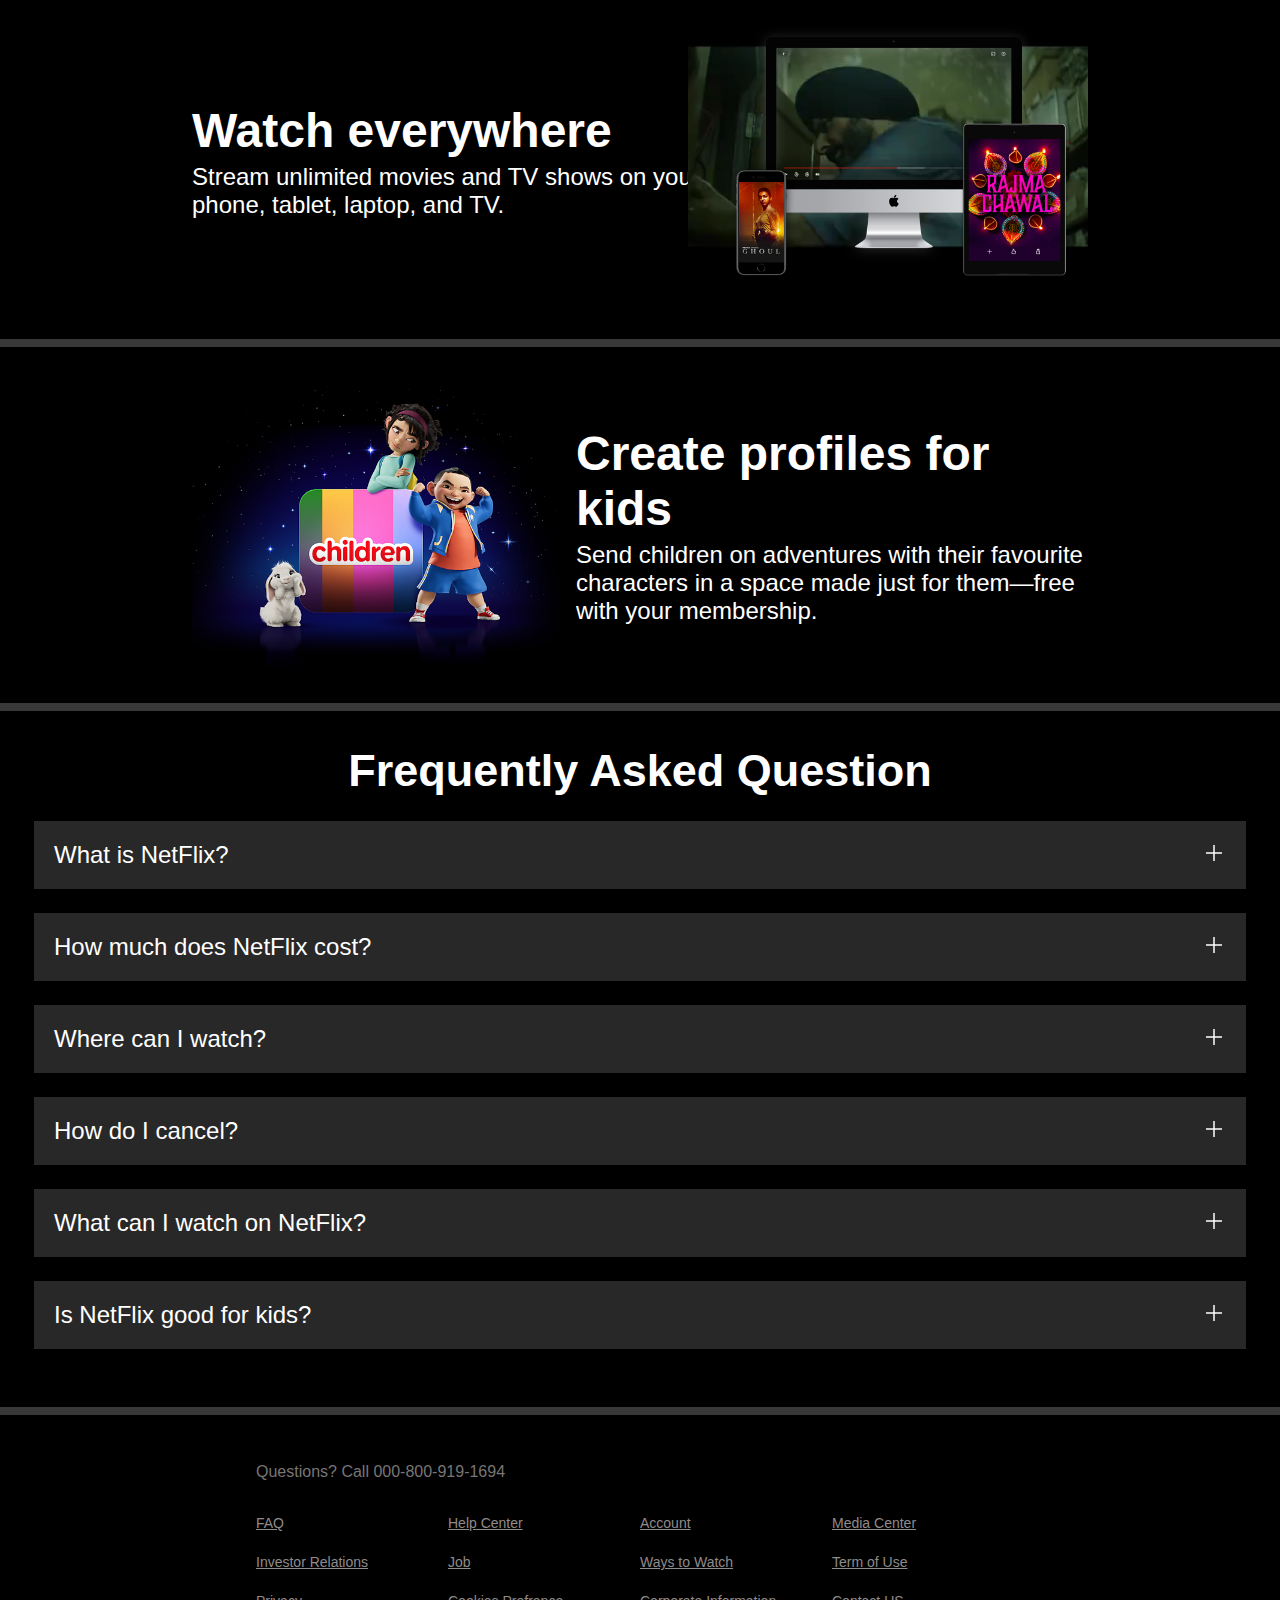
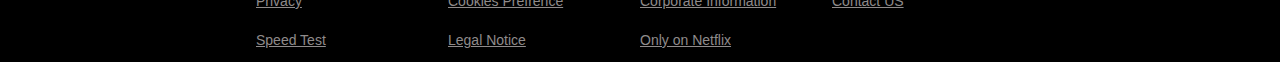
==== commit c329df90: "few change" ====
--- a/index.html
+++ b/index.html
@@ -39,14 +39,14 @@
             <span> Ready to watch? Enter your email to create or restart your membership.</span>
             <div class="text-buttons">
                 <div class="email">
-                <input  type="text" placeholder="Email Address">
-            </div>
+                    <input type="text" placeholder="Email Address">
+                </div>
                 <button class="btn btn-red">Get Strarted &gt;</button>
             </div>
         </div>
 
 
-        
+
 
         <div class="separtion"></div>
     </div>
--- a/style.css
+++ b/style.css
@@ -207,9 +207,6 @@
 
 .faq h2 {
   text-align: center;
-}
-
-h2 {
   font-size: 45px;
 }
 
@@ -235,31 +232,30 @@
   justify-content: space-between;
   background-color: rgb(41, 40, 40);
   padding: 20px;
-  max-width: 40vw;
   margin: 24px auto;
   cursor: pointer;
 }
 
 footer {
-  color: white;
+  color: rgb(120, 117, 117);
   max-width: 60vw;
   margin: auto;
   padding: 14px;
 }
 
-footer.question {
+.question {
   padding: 34px 0;
 }
 
 .footer {
   display: grid;
   grid-template-columns: 1fr 1fr 1fr 1fr;
-  color: white;
+  color: rgb(112, 111, 111);
 }
 
 .footer a {
   font-size: 14px;
-  color: white;
+  color: rgb(143, 139, 139);
 }
 
 .footer-item {
@@ -336,4 +332,55 @@
     background-color: red;
     border-color: rgba(0, 0, 0, 0);
   }
-}
+  .first{
+    flex-direction: column;
+  }
+  .scimg img {
+    width: 60vw;
+    z-index: 30;
+  }
+  
+  .scimg video {
+    position: absolute;
+    width: 55vw;
+  }
+  .first span{
+     padding-top: 2vw;
+  }
+  section.first > div {
+    display: flex;
+    flex-direction: column;
+    gap: 5px;
+    padding: 34px 0;
+  }
+  
+  .first > div :nth-child(1) {
+    font-size: 6vw;
+    font-weight: bolder;
+  }
+  
+  .first > div :nth-child(2) {
+    font-size: 6vw;
+    font-weight: 400;
+  }
+  
+  .first > div :nth-child(3) {
+    font-size: 5vw;
+    font-weight: 400;
+  }
+  .faq h2 {
+    text-align: center;
+    font-size: 6vw;
+  }
+  
+  .faqbox span{
+    font-size: 4vw;
+  }
+ .question {
+    font-size: 3vw;
+  }
+  .footer{
+    display: flex;
+    flex-direction: column;
+  }
+}
